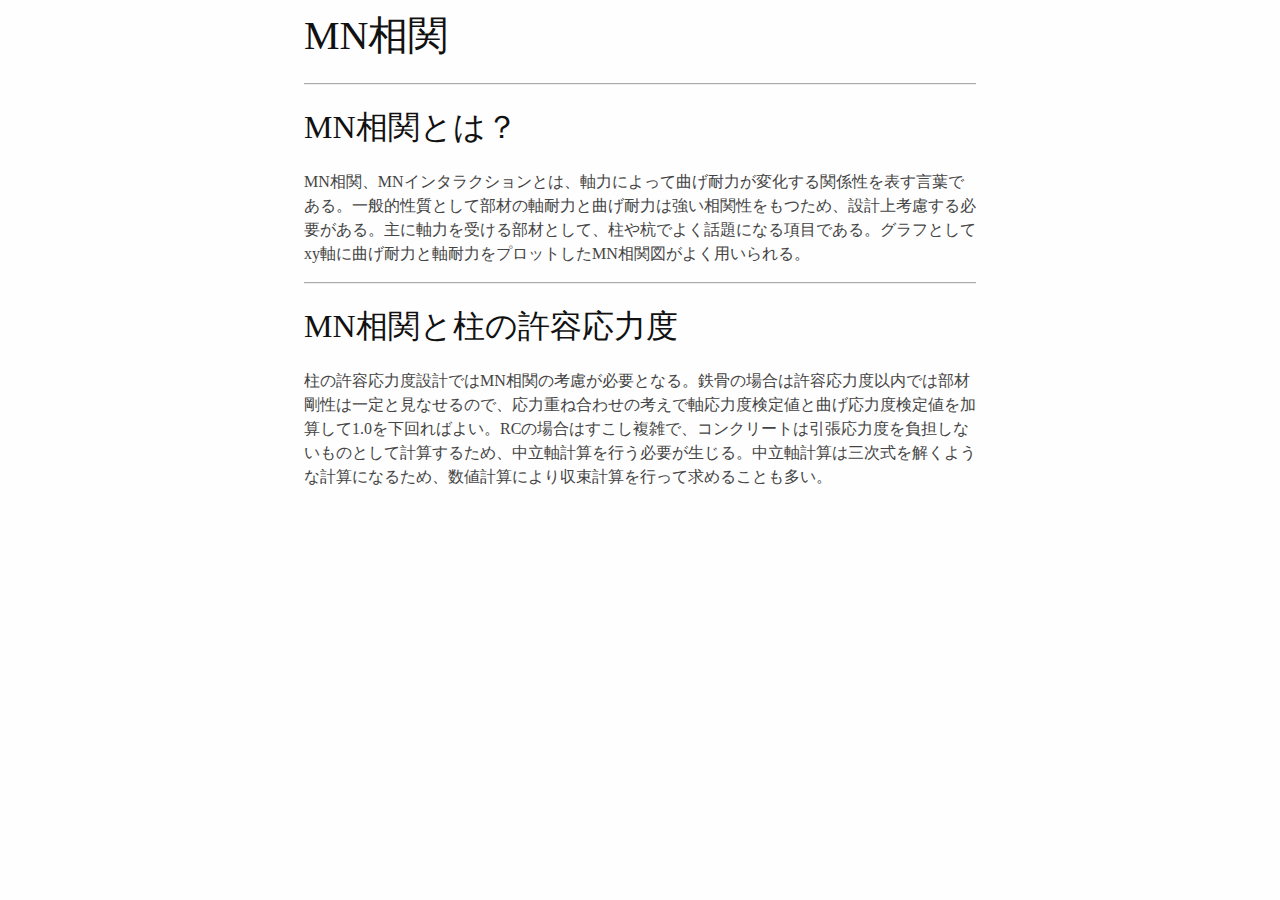
==== md/html/え_MN相関.html @ 4dea7bfc "項目を追加。" ====
<head><meta charset='utf-8'></head><body><!DOCTYPE html PUBLIC "-//W3C//DTD XHTML 1.0 Transitional//EN" "http://www.w3.org/TR/xhtml1/DTD/xhtml1-transitional.dtd">
<html xmlns="http://www.w3.org/1999/xhtml">
<head>
  <meta http-equiv="Content-Type" content="text/html; charset=utf-8" />
  <meta http-equiv="Content-Style-Type" content="text/css" />
  <meta name="generator" content="pandoc" />
  <title></title>
  <style type="text/css">code{white-space: pre;}</style>
  <link rel="stylesheet" href="../../css/markdown.css" type="text/css" />
</head>
<body>
<h1 id="mn相関">MN相関</h1>
<hr />
<h2 id="mn相関とは">MN相関とは？</h2>
<p>MN相関、MNインタラクションとは、軸力によって曲げ耐力が変化する関係性を表す言葉である。一般的性質として部材の軸耐力と曲げ耐力は強い相関性をもつため、設計上考慮する必要がある。主に軸力を受ける部材として、柱や杭でよく話題になる項目である。グラフとしてxy軸に曲げ耐力と軸耐力をプロットしたMN相関図がよく用いられる。</p>
<hr />
<h2 id="mn相関と柱の許容応力度">MN相関と柱の許容応力度</h2>
<p>柱の許容応力度設計ではMN相関の考慮が必要となる。鉄骨の場合は許容応力度以内では部材剛性は一定と見なせるので、応力重ね合わせの考えで軸応力度検定値と曲げ応力度検定値を加算して1.0を下回ればよい。RCの場合はすこし複雑で、コンクリートは引張応力度を負担しないものとして計算するため、中立軸計算を行う必要が生じる。中立軸計算は三次式を解くような計算になるため、数値計算により収束計算を行って求めることも多い。</p>
</body>
</html>
</body>
---- css/markdown.css ----
html {
  font-size: 100%;
  overflow-y: scroll;
  -webkit-text-size-adjust: 100%;
  -ms-text-size-adjust: 100%;
}

body {
  color: #444;
  font-family: Georgia, Palatino, 'Palatino Linotype', Times, 'Times New Roman', serif;
  font-size: 12px;
  line-height: 1.5em;
  padding: 1em;
  margin: auto;
  max-width: 42em;
  background: #fefefe;
}

a {
  color: #0645ad;
  text-decoration: none;
}

a:visited {
  color: #0b0080;
}

a:hover {
  color: #06e;
}

a:active {
  color: #faa700;
}

a:focus {
  outline: thin dotted;
}

a:hover,
a:active {
  outline: 0;
}

::-moz-selection {
  background: rgba(255, 255, 0, 0.3);
  color: #000;
}

::selection {
  background: rgba(255, 255, 0, 0.3);
  color: #000;
}

a::-moz-selection {
  background: rgba(255, 255, 0, 0.3);
  color: #0645ad;
}

a::selection {
  background: rgba(255, 255, 0, 0.3);
  color: #0645ad;
}

p {
  margin: 1em 0;
}

img {
  max-width: 100%;
}

h1,
h2,
h3,
h4,
h5,
h6 {
  font-weight: normal;
  color: #111;
  line-height: 1em;
}

h4,
h5,
h6 {
  font-weight: bold;
}

h1 {
  font-size: 2.5em;
}

h2 {
  font-size: 2em;
}

h3 {
  font-size: 1.5em;
}

h4 {
  font-size: 1.2em;
}

h5 {
  font-size: 1em;
}

h6 {
  font-size: 0.9em;
}

blockquote {
  color: #666666;
  margin: 0;
  padding-left: 3em;
  border-left: 0.5em #eee solid;
}

hr {
  display: block;
  border: 0;
  border-top: 1px solid #aaa;
  border-bottom: 1px solid #eee;
  margin: 1em 0;
  padding: 0;
}

pre,
code,
kbd,
samp {
  color: #000;
  font-family: monospace, monospace;
  _font-family: 'courier new', monospace;
  font-size: 0.98em;
}

pre {
  white-space: pre;
  white-space: pre-wrap;
  word-wrap: break-word;
}

b,
strong {
  font-weight: bold;
}

dfn {
  font-style: italic;
}

ins {
  background: #ff9;
  color: #000;
  text-decoration: none;
}

mark {
  background: #ff0;
  color: #000;
  font-style: italic;
  font-weight: bold;
}

sub,
sup {
  font-size: 75%;
  line-height: 0;
  position: relative;
  vertical-align: baseline;
}

sup {
  top: -0.5em;
}

sub {
  bottom: -0.25em;
}

ul,
ol {
  margin: 1em 0;
  padding: 0 0 0 2em;
}

li p:last-child {
  margin: 0;
}

dd {
  margin: 0 0 0 2em;
}

img {
  border: 0;
  -ms-interpolation-mode: bicubic;
  vertical-align: middle;
}

table {
  border-collapse: collapse;
  border-spacing: 0;
}

td {
  vertical-align: top;
}

@media only screen and (min-width: 480px) {
  body {
    font-size: 14px;
  }
}

@media only screen and (min-width: 768px) {
  body {
    font-size: 16px;
  }
}

@media print {
  * {
    background: transparent !important;
    color: black !important;
    filter: none !important;
    -ms-filter: none !important;
  }

  body {
    font-size: 12pt;
    max-width: 100%;
  }

  a,
  a:visited {
    text-decoration: underline;
  }

  hr {
    height: 1px;
    border: 0;
    border-bottom: 1px solid black;
  }

  a[href]:after {
    content: " (" attr(href) ")";
  }

  abbr[title]:after {
    content: " (" attr(title) ")";
  }

  .ir a:after,
  a[href^="javascript:"]:after,
  a[href^="#"]:after {
    content: "";
  }

  pre,
  blockquote {
    border: 1px solid #999;
    padding-right: 1em;
    page-break-inside: avoid;
  }

  tr,
  img {
    page-break-inside: avoid;
  }

  img {
    max-width: 100% !important;
  }

  @page :left {
    margin: 15mm 20mm 15mm 10mm;
  }

  @page :right {
    margin: 15mm 10mm 15mm 20mm;
  }

  p,
  h2,
  h3 {
    orphans: 3;
    widows: 3;
  }

  h2,
  h3 {
    page-break-after: avoid;
  }
}
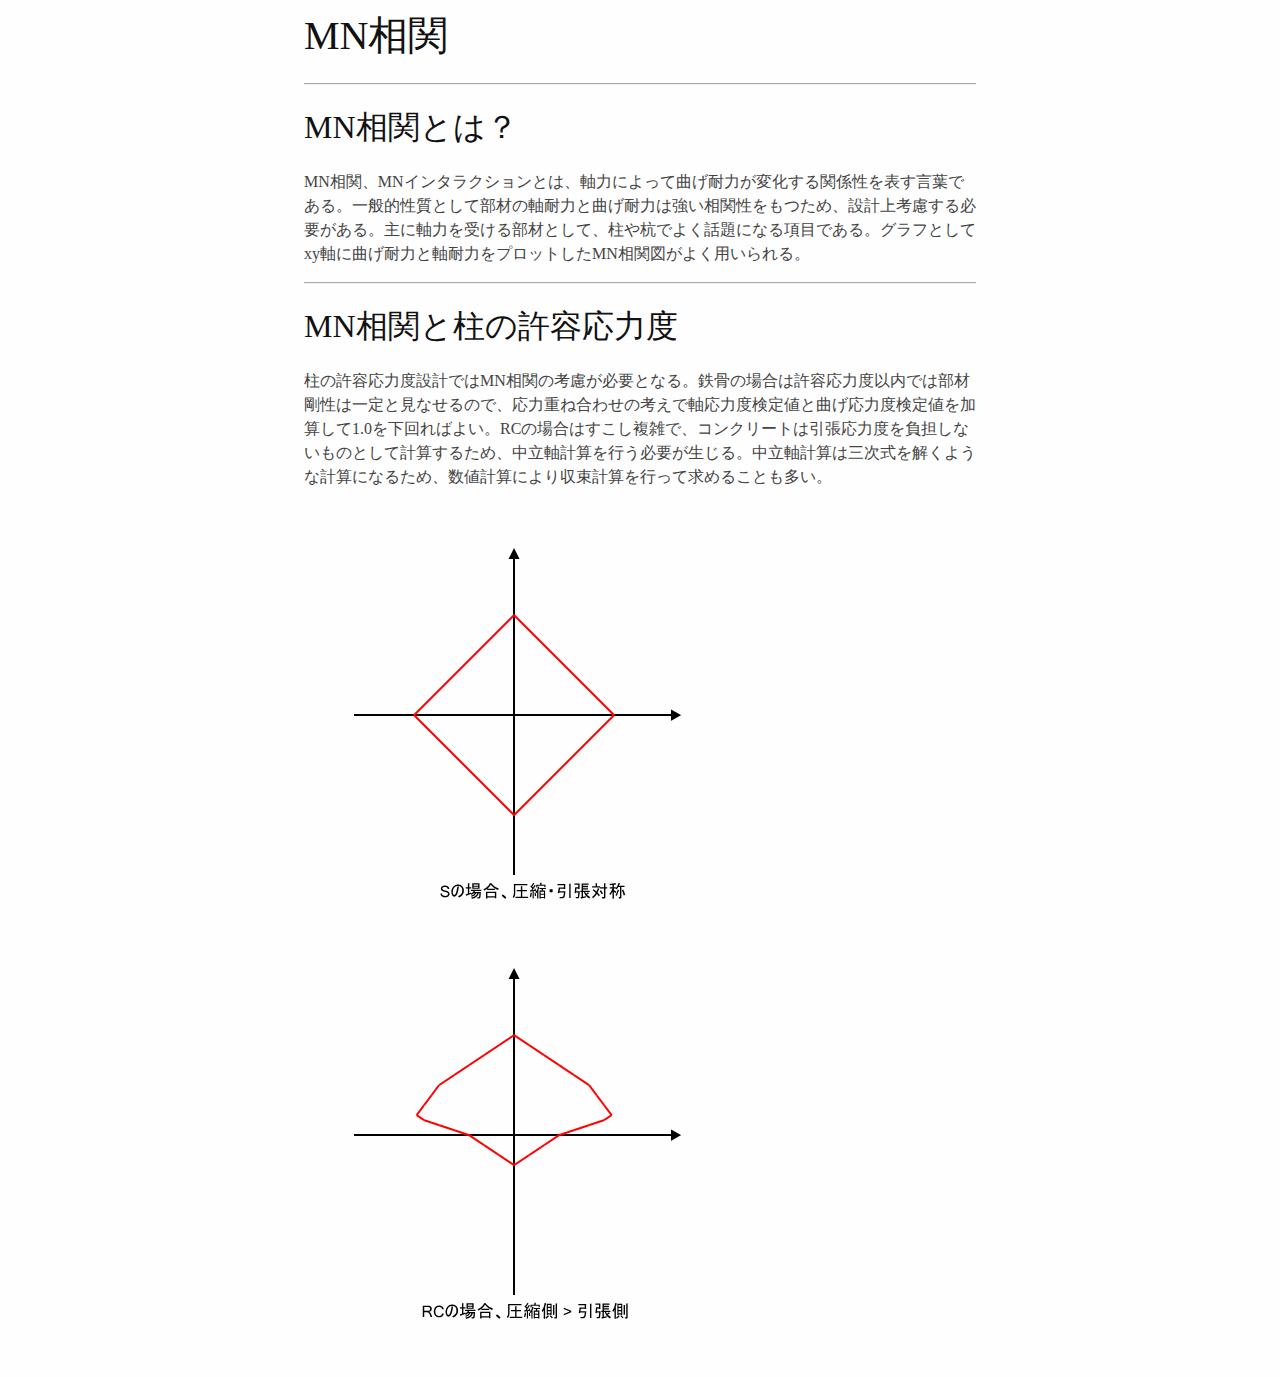
==== commit f3d743c0: "MN相関に図を追加。" ====
--- a/md/html/え_MN相関.html
+++ b/md/html/え_MN相関.html
@@ -16,6 +16,7 @@
 <hr />
 <h2 id="mn相関と柱の許容応力度">MN相関と柱の許容応力度</h2>
 <p>柱の許容応力度設計ではMN相関の考慮が必要となる。鉄骨の場合は許容応力度以内では部材剛性は一定と見なせるので、応力重ね合わせの考えで軸応力度検定値と曲げ応力度検定値を加算して1.0を下回ればよい。RCの場合はすこし複雑で、コンクリートは引張応力度を負担しないものとして計算するため、中立軸計算を行う必要が生じる。中立軸計算は三次式を解くような計算になるため、数値計算により収束計算を行って求めることも多い。</p>
+<p><img src="image/MNI_S.bmp" /> <img src="image/MNI_RC.bmp" /></p>
 </body>
 </html>
 </body>